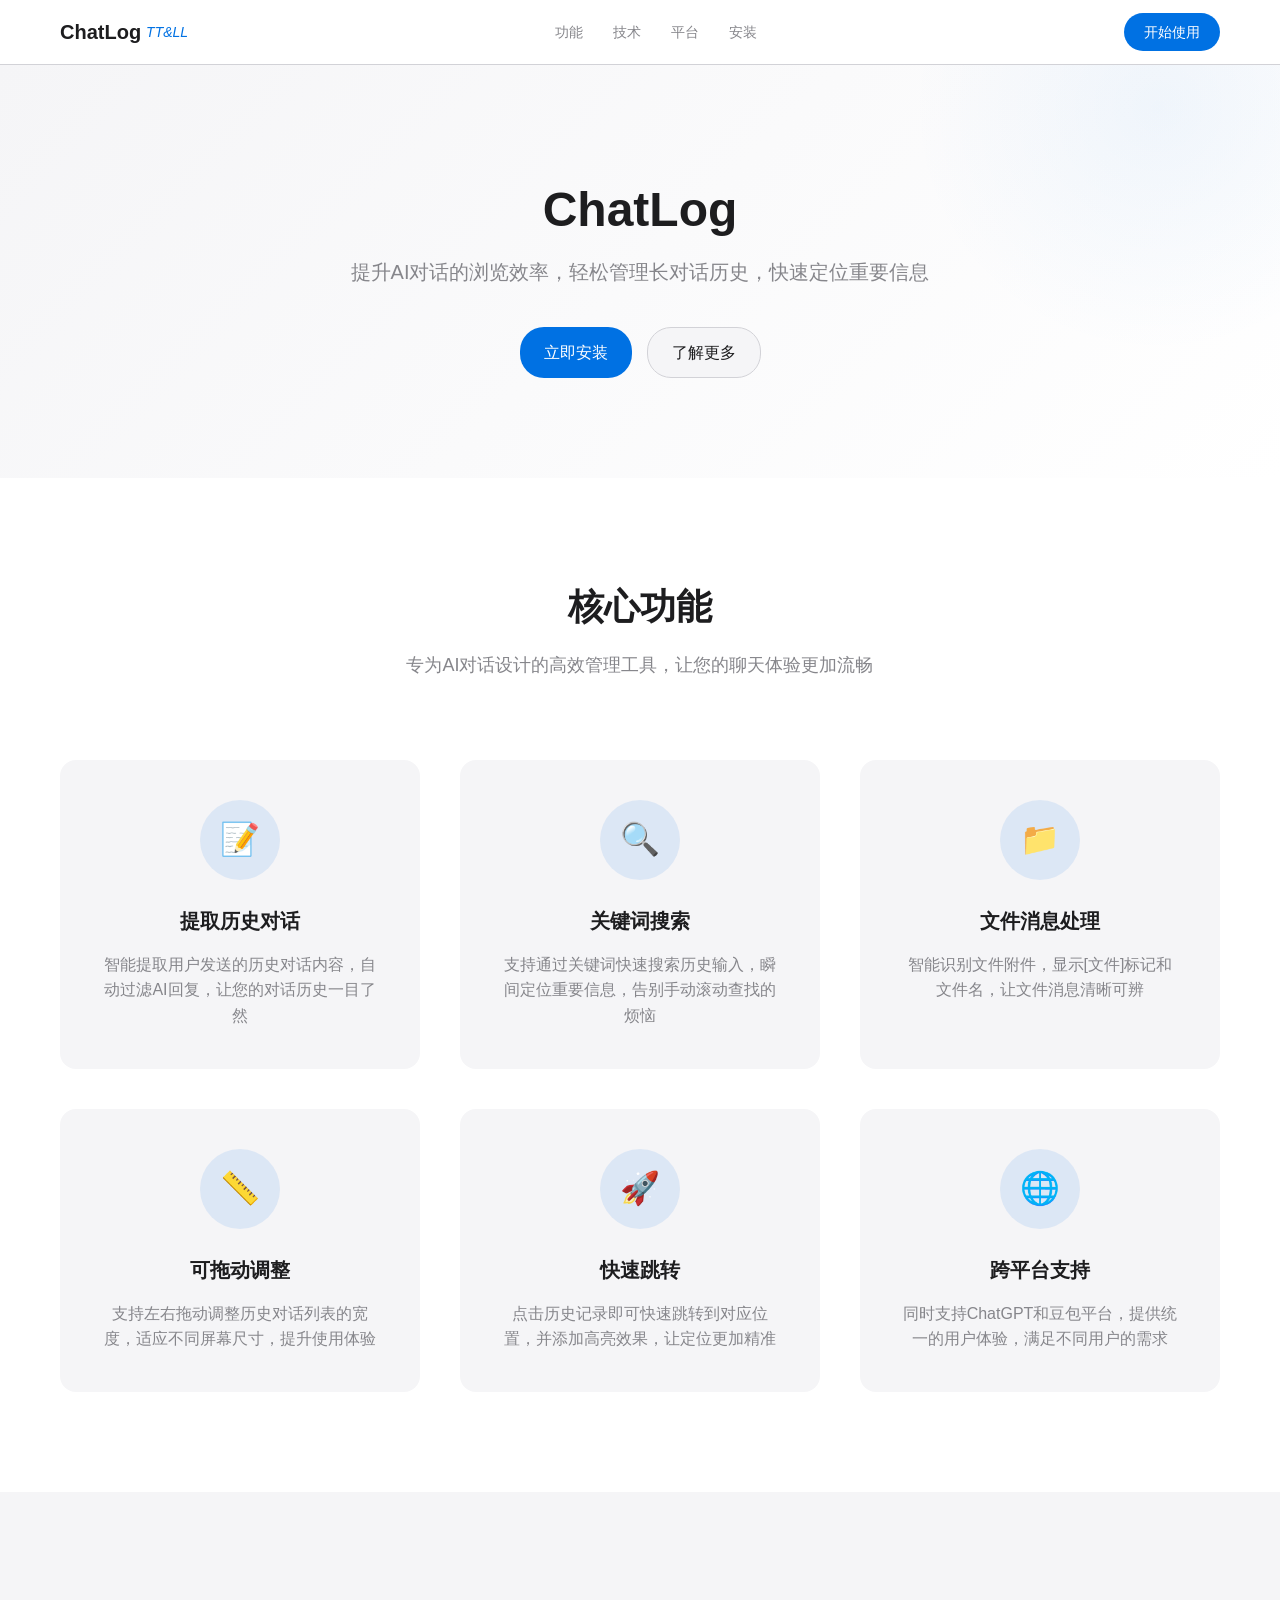
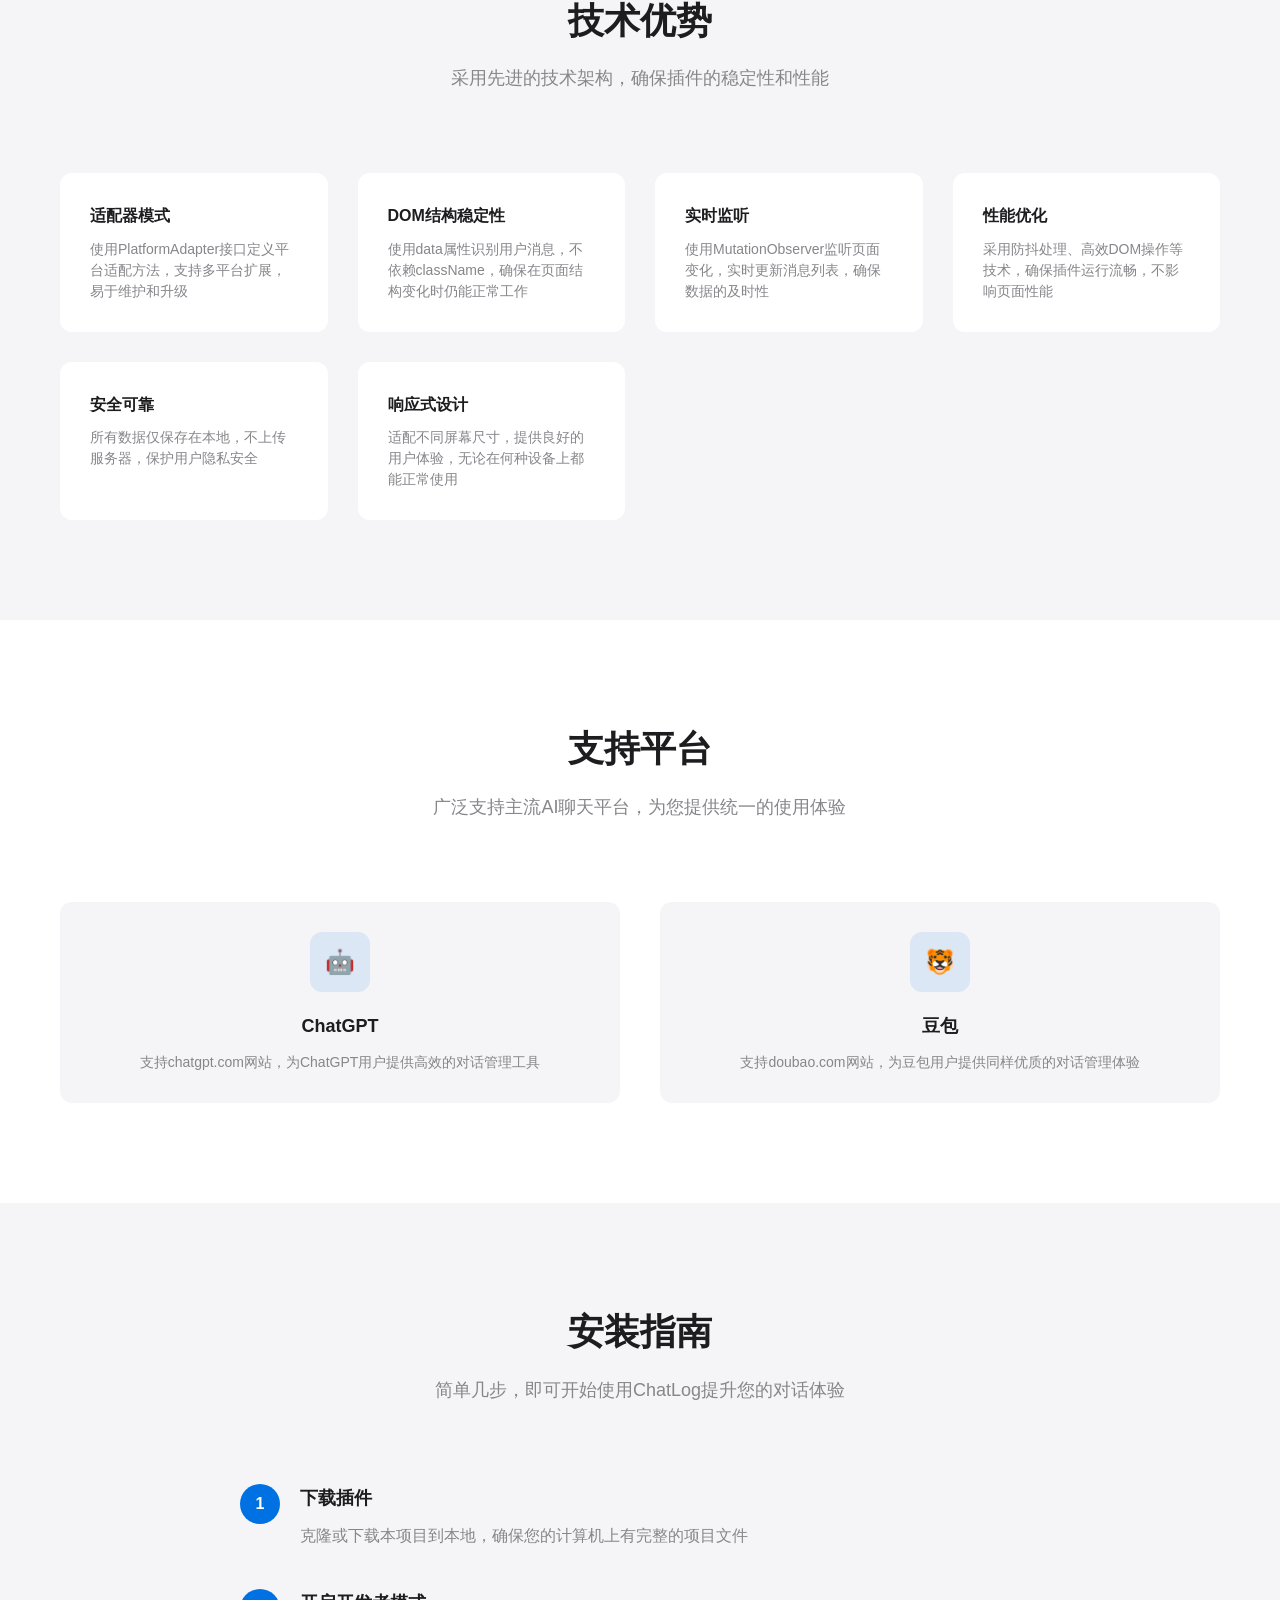
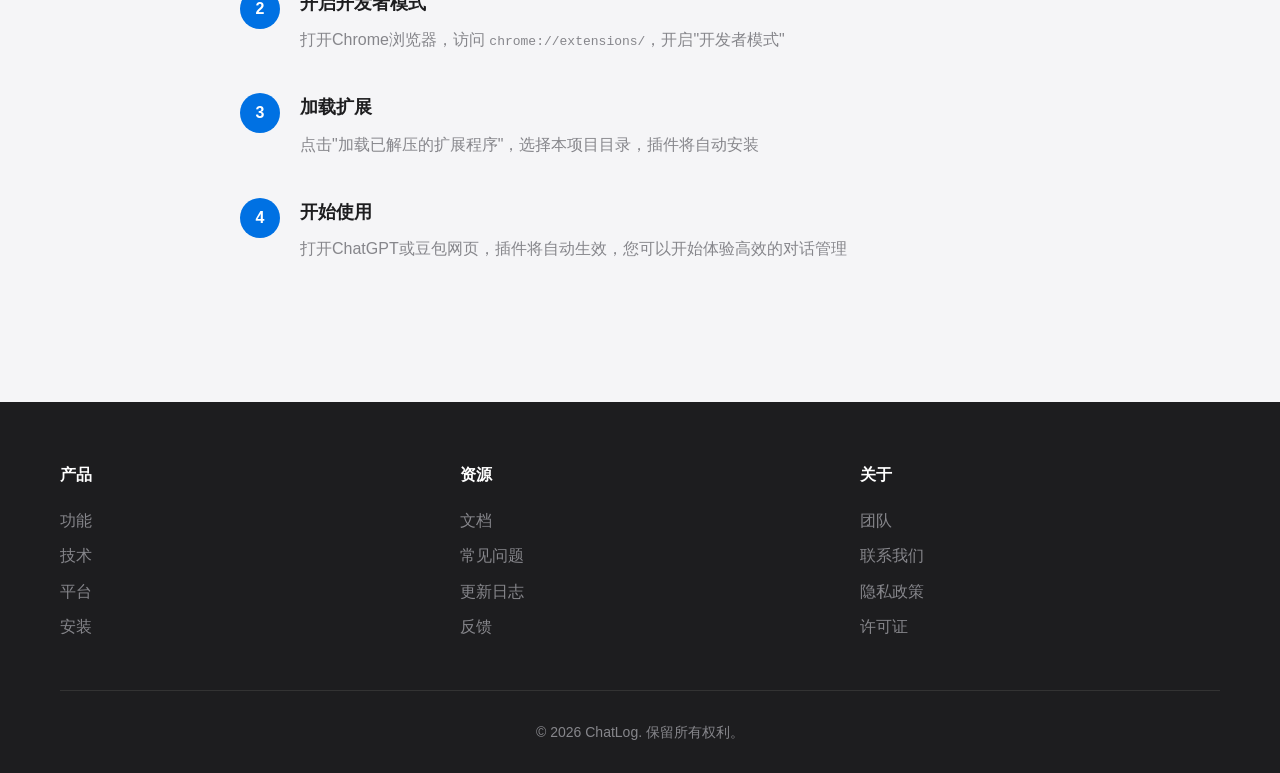
==== index.html @ 3263d5c8 "增加豆包的功能" ====
<!DOCTYPE html>
<html lang="zh-CN">
<head>
    <meta charset="UTF-8">
    <meta name="viewport" content="width=device-width, initial-scale=1.0">
    <title>ChatLog - AI对话历史管理工具</title>
    <style>
        :root {
            --primary-color: #0071e3;
            --secondary-color: #f5f5f7;
            --text-color: #1d1d1f;
            --text-secondary: #86868b;
            --border-color: #d2d2d7;
            --background-color: #ffffff;
            --card-background: #f5f5f7;
            --shadow: 0 4px 20px rgba(0, 0, 0, 0.05);
            --transition: all 0.3s ease;
        }

        * {
            margin: 0;
            padding: 0;
            box-sizing: border-box;
        }

        body {
            font-family: -apple-system, BlinkMacSystemFont, 'Segoe UI', Roboto, Oxygen, Ubuntu, Cantarell, sans-serif;
            line-height: 1.6;
            color: var(--text-color);
            background-color: var(--background-color);
            overflow-x: hidden;
        }

        .container {
            max-width: 1200px;
            margin: 0 auto;
            padding: 0 20px;
        }

        /* 导航栏 */
        .navbar {
            position: fixed;
            top: 0;
            left: 0;
            right: 0;
            background-color: rgba(255, 255, 255, 0.95);
            backdrop-filter: blur(10px);
            border-bottom: 1px solid var(--border-color);
            z-index: 1000;
            transition: var(--transition);
        }

        .navbar .container {
            display: flex;
            justify-content: space-between;
            align-items: center;
            height: 64px;
        }

        .logo {
            display: flex;
            align-items: center;
            font-size: 20px;
            font-weight: 600;
            color: var(--text-color);
            text-decoration: none;
        }

        .logo span {
            color: var(--primary-color);
            margin-left: 5px;
            font-style: italic;
            font-weight: 400;
            font-size: 14px;
        }

        .nav-links {
            display: flex;
            list-style: none;
            gap: 30px;
        }

        .nav-links a {
            text-decoration: none;
            color: var(--text-secondary);
            font-size: 14px;
            font-weight: 500;
            transition: var(--transition);
        }

        .nav-links a:hover {
            color: var(--primary-color);
        }

        .cta-button {
            background-color: var(--primary-color);
            color: white;
            padding: 8px 20px;
            border-radius: 20px;
            text-decoration: none;
            font-size: 14px;
            font-weight: 500;
            transition: var(--transition);
        }

        .cta-button:hover {
            background-color: #0077ed;
            transform: translateY(-2px);
        }

        /* 英雄区域 */
        .hero {
            margin-top: 64px;
            padding: 120px 0 100px;
            background: linear-gradient(135deg, #f5f5f7 0%, #ffffff 100%);
            position: relative;
            overflow: hidden;
        }

        .hero::before {
            content: '';
            position: absolute;
            top: -50%;
            right: -10%;
            width: 500px;
            height: 500px;
            background: radial-gradient(circle, rgba(0, 113, 227, 0.05) 0%, transparent 70%);
            border-radius: 50%;
        }

        .hero .container {
            position: relative;
            z-index: 1;
        }

        .hero-content {
            max-width: 600px;
            margin: 0 auto;
            text-align: center;
        }

        .hero h1 {
            font-size: 48px;
            font-weight: 700;
            margin-bottom: 20px;
            line-height: 1.1;
        }

        .hero p {
            font-size: 20px;
            color: var(--text-secondary);
            margin-bottom: 40px;
            line-height: 1.5;
        }

        .hero-buttons {
            display: flex;
            gap: 15px;
            justify-content: center;
            flex-wrap: wrap;
        }

        .button {
            padding: 12px 24px;
            border-radius: 24px;
            font-size: 16px;
            font-weight: 500;
            text-decoration: none;
            transition: var(--transition);
            display: inline-flex;
            align-items: center;
            gap: 8px;
        }

        .button-primary {
            background-color: var(--primary-color);
            color: white;
        }

        .button-primary:hover {
            background-color: #0077ed;
            transform: translateY(-2px);
        }

        .button-secondary {
            background-color: var(--card-background);
            color: var(--text-color);
            border: 1px solid var(--border-color);
        }

        .button-secondary:hover {
            background-color: #e8e8ed;
            transform: translateY(-2px);
        }

        /* 功能介绍 */
        .features {
            padding: 100px 0;
        }

        .section-title {
            text-align: center;
            margin-bottom: 80px;
        }

        .section-title h2 {
            font-size: 36px;
            font-weight: 600;
            margin-bottom: 15px;
        }

        .section-title p {
            font-size: 18px;
            color: var(--text-secondary);
            max-width: 600px;
            margin: 0 auto;
        }

        .features-grid {
            display: grid;
            grid-template-columns: repeat(auto-fit, minmax(300px, 1fr));
            gap: 40px;
        }

        .feature-card {
            background-color: var(--card-background);
            border-radius: 16px;
            padding: 40px;
            text-align: center;
            transition: var(--transition);
            position: relative;
            overflow: hidden;
        }

        .feature-card::before {
            content: '';
            position: absolute;
            top: 0;
            left: 0;
            right: 0;
            height: 4px;
            background-color: var(--primary-color);
            transform: scaleX(0);
            transition: var(--transition);
        }

        .feature-card:hover {
            transform: translateY(-10px);
            box-shadow: var(--shadow);
        }

        .feature-card:hover::before {
            transform: scaleX(1);
        }

        .feature-icon {
            width: 80px;
            height: 80px;
            background-color: rgba(0, 113, 227, 0.1);
            border-radius: 50%;
            display: flex;
            align-items: center;
            justify-content: center;
            margin: 0 auto 25px;
            font-size: 32px;
            color: var(--primary-color);
        }

        .feature-card h3 {
            font-size: 20px;
            font-weight: 600;
            margin-bottom: 15px;
        }

        .feature-card p {
            color: var(--text-secondary);
            line-height: 1.6;
        }

        /* 技术特点 */
        .tech-features {
            padding: 100px 0;
            background-color: var(--secondary-color);
        }

        .tech-grid {
            display: grid;
            grid-template-columns: repeat(auto-fit, minmax(250px, 1fr));
            gap: 30px;
        }

        .tech-item {
            background-color: white;
            border-radius: 12px;
            padding: 30px;
            transition: var(--transition);
        }

        .tech-item:hover {
            transform: translateY(-5px);
            box-shadow: var(--shadow);
        }

        .tech-item h3 {
            font-size: 16px;
            font-weight: 600;
            margin-bottom: 10px;
        }

        .tech-item p {
            font-size: 14px;
            color: var(--text-secondary);
            line-height: 1.5;
        }

        /* 支持平台 */
        .platforms {
            padding: 100px 0;
        }

        .platforms-grid {
            display: grid;
            grid-template-columns: repeat(auto-fit, minmax(200px, 1fr));
            gap: 40px;
            margin-top: 60px;
        }

        .platform-card {
            background-color: var(--card-background);
            border-radius: 12px;
            padding: 30px;
            text-align: center;
            transition: var(--transition);
        }

        .platform-card:hover {
            transform: translateY(-5px);
            box-shadow: var(--shadow);
        }

        .platform-icon {
            width: 60px;
            height: 60px;
            background-color: rgba(0, 113, 227, 0.1);
            border-radius: 12px;
            display: flex;
            align-items: center;
            justify-content: center;
            margin: 0 auto 20px;
            font-size: 24px;
            color: var(--primary-color);
        }

        .platform-card h3 {
            font-size: 18px;
            font-weight: 600;
            margin-bottom: 10px;
        }

        .platform-card p {
            font-size: 14px;
            color: var(--text-secondary);
        }

        /* 安装说明 */
        .installation {
            padding: 100px 0;
            background-color: var(--secondary-color);
        }

        .installation-steps {
            max-width: 800px;
            margin: 0 auto;
        }

        .step {
            display: flex;
            margin-bottom: 40px;
            align-items: flex-start;
        }

        .step-number {
            width: 40px;
            height: 40px;
            background-color: var(--primary-color);
            color: white;
            border-radius: 50%;
            display: flex;
            align-items: center;
            justify-content: center;
            font-weight: 600;
            margin-right: 20px;
            flex-shrink: 0;
        }

        .step-content {
            flex: 1;
        }

        .step-content h3 {
            font-size: 18px;
            font-weight: 600;
            margin-bottom: 10px;
        }

        .step-content p {
            color: var(--text-secondary);
            line-height: 1.6;
        }

        /* 页脚 */
        .footer {
            padding: 60px 0 30px;
            background-color: var(--text-color);
            color: white;
        }

        .footer-content {
            display: grid;
            grid-template-columns: repeat(auto-fit, minmax(200px, 1fr));
            gap: 40px;
            margin-bottom: 40px;
        }

        .footer-section h3 {
            font-size: 16px;
            font-weight: 600;
            margin-bottom: 20px;
        }

        .footer-section ul {
            list-style: none;
        }

        .footer-section ul li {
            margin-bottom: 10px;
        }

        .footer-section ul li a {
            color: #86868b;
            text-decoration: none;
            transition: var(--transition);
        }

        .footer-section ul li a:hover {
            color: white;
        }

        .footer-bottom {
            border-top: 1px solid #333;
            padding-top: 30px;
            text-align: center;
            color: #86868b;
            font-size: 14px;
        }

        /* 响应式设计 */
        @media (max-width: 768px) {
            .nav-links {
                display: none;
            }

            .hero h1 {
                font-size: 36px;
            }

            .hero p {
                font-size: 18px;
            }

            .hero-buttons {
                flex-direction: column;
                align-items: center;
            }

            .button {
                width: 100%;
                max-width: 300px;
                justify-content: center;
            }

            .section-title h2 {
                font-size: 28px;
            }

            .step {
                flex-direction: column;
            }

            .step-number {
                margin-bottom: 15px;
            }
        }

        /* 动画 */
        @keyframes fadeInUp {
            from {
                opacity: 0;
                transform: translateY(30px);
            }
            to {
                opacity: 1;
                transform: translateY(0);
            }
        }

        .fade-in-up {
            animation: fadeInUp 0.6s ease-out forwards;
        }

        .delay-1 {
            animation-delay: 0.1s;
        }

        .delay-2 {
            animation-delay: 0.2s;
        }

        .delay-3 {
            animation-delay: 0.3s;
        }

        .delay-4 {
            animation-delay: 0.4s;
        }

        .delay-5 {
            animation-delay: 0.5s;
        }
    </style>
</head>
<body>
    <!-- 导航栏 -->
    <nav class="navbar">
        <div class="container">
            <a href="#" class="logo">ChatLog <span>TT&LL</span></a>
            <ul class="nav-links">
                <li><a href="#features">功能</a></li>
                <li><a href="#tech">技术</a></li>
                <li><a href="#platforms">平台</a></li>
                <li><a href="#installation">安装</a></li>
            </ul>
            <a href="#installation" class="cta-button">开始使用</a>
        </div>
    </nav>

    <!-- 英雄区域 -->
    <section class="hero">
        <div class="container">
            <div class="hero-content fade-in-up">
                <h1>ChatLog</h1>
                <p>提升AI对话的浏览效率，轻松管理长对话历史，快速定位重要信息</p>
                <div class="hero-buttons">
                    <a href="#installation" class="button button-primary">立即安装</a>
                    <a href="#features" class="button button-secondary">了解更多</a>
                </div>
            </div>
        </div>
    </section>

    <!-- 功能介绍 -->
    <section class="features" id="features">
        <div class="container">
            <div class="section-title fade-in-up">
                <h2>核心功能</h2>
                <p>专为AI对话设计的高效管理工具，让您的聊天体验更加流畅</p>
            </div>
            <div class="features-grid">
                <div class="feature-card fade-in-up delay-1">
                    <div class="feature-icon">📝</div>
                    <h3>提取历史对话</h3>
                    <p>智能提取用户发送的历史对话内容，自动过滤AI回复，让您的对话历史一目了然</p>
                </div>
                <div class="feature-card fade-in-up delay-2">
                    <div class="feature-icon">🔍</div>
                    <h3>关键词搜索</h3>
                    <p>支持通过关键词快速搜索历史输入，瞬间定位重要信息，告别手动滚动查找的烦恼</p>
                </div>
                <div class="feature-card fade-in-up delay-3">
                    <div class="feature-icon">📁</div>
                    <h3>文件消息处理</h3>
                    <p>智能识别文件附件，显示[文件]标记和文件名，让文件消息清晰可辨</p>
                </div>
                <div class="feature-card fade-in-up delay-4">
                    <div class="feature-icon">📏</div>
                    <h3>可拖动调整</h3>
                    <p>支持左右拖动调整历史对话列表的宽度，适应不同屏幕尺寸，提升使用体验</p>
                </div>
                <div class="feature-card fade-in-up delay-5">
                    <div class="feature-icon">🚀</div>
                    <h3>快速跳转</h3>
                    <p>点击历史记录即可快速跳转到对应位置，并添加高亮效果，让定位更加精准</p>
                </div>
                <div class="feature-card fade-in-up delay-5">
                    <div class="feature-icon">🌐</div>
                    <h3>跨平台支持</h3>
                    <p>同时支持ChatGPT和豆包平台，提供统一的用户体验，满足不同用户的需求</p>
                </div>
            </div>
        </div>
    </section>

    <!-- 技术特点 -->
    <section class="tech-features" id="tech">
        <div class="container">
            <div class="section-title fade-in-up">
                <h2>技术优势</h2>
                <p>采用先进的技术架构，确保插件的稳定性和性能</p>
            </div>
            <div class="tech-grid">
                <div class="tech-item fade-in-up delay-1">
                    <h3>适配器模式</h3>
                    <p>使用PlatformAdapter接口定义平台适配方法，支持多平台扩展，易于维护和升级</p>
                </div>
                <div class="tech-item fade-in-up delay-2">
                    <h3>DOM结构稳定性</h3>
                    <p>使用data属性识别用户消息，不依赖className，确保在页面结构变化时仍能正常工作</p>
                </div>
                <div class="tech-item fade-in-up delay-3">
                    <h3>实时监听</h3>
                    <p>使用MutationObserver监听页面变化，实时更新消息列表，确保数据的及时性</p>
                </div>
                <div class="tech-item fade-in-up delay-4">
                    <h3>性能优化</h3>
                    <p>采用防抖处理、高效DOM操作等技术，确保插件运行流畅，不影响页面性能</p>
                </div>
                <div class="tech-item fade-in-up delay-5">
                    <h3>安全可靠</h3>
                    <p>所有数据仅保存在本地，不上传服务器，保护用户隐私安全</p>
                </div>
                <div class="tech-item fade-in-up delay-5">
                    <h3>响应式设计</h3>
                    <p>适配不同屏幕尺寸，提供良好的用户体验，无论在何种设备上都能正常使用</p>
                </div>
            </div>
        </div>
    </section>

    <!-- 支持平台 -->
    <section class="platforms" id="platforms">
        <div class="container">
            <div class="section-title fade-in-up">
                <h2>支持平台</h2>
                <p>广泛支持主流AI聊天平台，为您提供统一的使用体验</p>
            </div>
            <div class="platforms-grid">
                <div class="platform-card fade-in-up delay-1">
                    <div class="platform-icon">🤖</div>
                    <h3>ChatGPT</h3>
                    <p>支持chatgpt.com网站，为ChatGPT用户提供高效的对话管理工具</p>
                </div>
                <div class="platform-card fade-in-up delay-2">
                    <div class="platform-icon">🐯</div>
                    <h3>豆包</h3>
                    <p>支持doubao.com网站，为豆包用户提供同样优质的对话管理体验</p>
                </div>
            </div>
        </div>
    </section>

    <!-- 安装说明 -->
    <section class="installation" id="installation">
        <div class="container">
            <div class="section-title fade-in-up">
                <h2>安装指南</h2>
                <p>简单几步，即可开始使用ChatLog提升您的对话体验</p>
            </div>
            <div class="installation-steps">
                <div class="step fade-in-up delay-1">
                    <div class="step-number">1</div>
                    <div class="step-content">
                        <h3>下载插件</h3>
                        <p>克隆或下载本项目到本地，确保您的计算机上有完整的项目文件</p>
                    </div>
                </div>
                <div class="step fade-in-up delay-2">
                    <div class="step-number">2</div>
                    <div class="step-content">
                        <h3>开启开发者模式</h3>
                        <p>打开Chrome浏览器，访问 <code>chrome://extensions/</code>，开启"开发者模式"</p>
                    </div>
                </div>
                <div class="step fade-in-up delay-3">
                    <div class="step-number">3</div>
                    <div class="step-content">
                        <h3>加载扩展</h3>
                        <p>点击"加载已解压的扩展程序"，选择本项目目录，插件将自动安装</p>
                    </div>
                </div>
                <div class="step fade-in-up delay-4">
                    <div class="step-number">4</div>
                    <div class="step-content">
                        <h3>开始使用</h3>
                        <p>打开ChatGPT或豆包网页，插件将自动生效，您可以开始体验高效的对话管理</p>
                    </div>
                </div>
            </div>
        </div>
    </section>

    <!-- 页脚 -->
    <footer class="footer">
        <div class="container">
            <div class="footer-content">
                <div class="footer-section">
                    <h3>产品</h3>
                    <ul>
                        <li><a href="#features">功能</a></li>
                        <li><a href="#tech">技术</a></li>
                        <li><a href="#platforms">平台</a></li>
                        <li><a href="#installation">安装</a></li>
                    </ul>
                </div>
                <div class="footer-section">
                    <h3>资源</h3>
                    <ul>
                        <li><a href="#">文档</a></li>
                        <li><a href="#">常见问题</a></li>
                        <li><a href="#">更新日志</a></li>
                        <li><a href="#">反馈</a></li>
                    </ul>
                </div>
                <div class="footer-section">
                    <h3>关于</h3>
                    <ul>
                        <li><a href="#">团队</a></li>
                        <li><a href="#">联系我们</a></li>
                        <li><a href="#">隐私政策</a></li>
                        <li><a href="#">许可证</a></li>
                    </ul>
                </div>
            </div>
            <div class="footer-bottom">
                <p>&copy; 2026 ChatLog. 保留所有权利。</p>
            </div>
        </div>
    </footer>

    <script>
        // 页面滚动动画
        document.addEventListener('DOMContentLoaded', function() {
            const observerOptions = {
                threshold: 0.1,
                rootMargin: '0px 0px -50px 0px'
            };

            const observer = new IntersectionObserver(function(entries) {
                entries.forEach(entry => {
                    if (entry.isIntersecting) {
                        entry.target.classList.add('fade-in-up');
                    }
                });
            }, observerOptions);

            // 观察所有需要动画的元素
            document.querySelectorAll('.feature-card, .tech-item, .platform-card, .step').forEach(el => {
                observer.observe(el);
            });

            // 平滑滚动
            document.querySelectorAll('a[href^="#"]').forEach(anchor => {
                anchor.addEventListener('click', function (e) {
                    e.preventDefault();
                    const target = document.querySelector(this.getAttribute('href'));
                    if (target) {
                        target.scrollIntoView({ 
                            behavior: 'smooth',
                            block: 'start'
                        });
                    }
                });
            });

            // 导航栏滚动效果
            window.addEventListener('scroll', function() {
                const navbar = document.querySelector('.navbar');
                if (window.scrollY > 100) {
                    navbar.style.background-color = 'rgba(255, 255, 255, 0.98)';
                    navbar.style.boxShadow = '0 2px 10px rgba(0, 0, 0, 0.05)';
                } else {
                    navbar.style.background-color = 'rgba(255, 255, 255, 0.95)';
                    navbar.style.boxShadow = 'none';
                }
            });
        });
    </script>
</body>
</html>
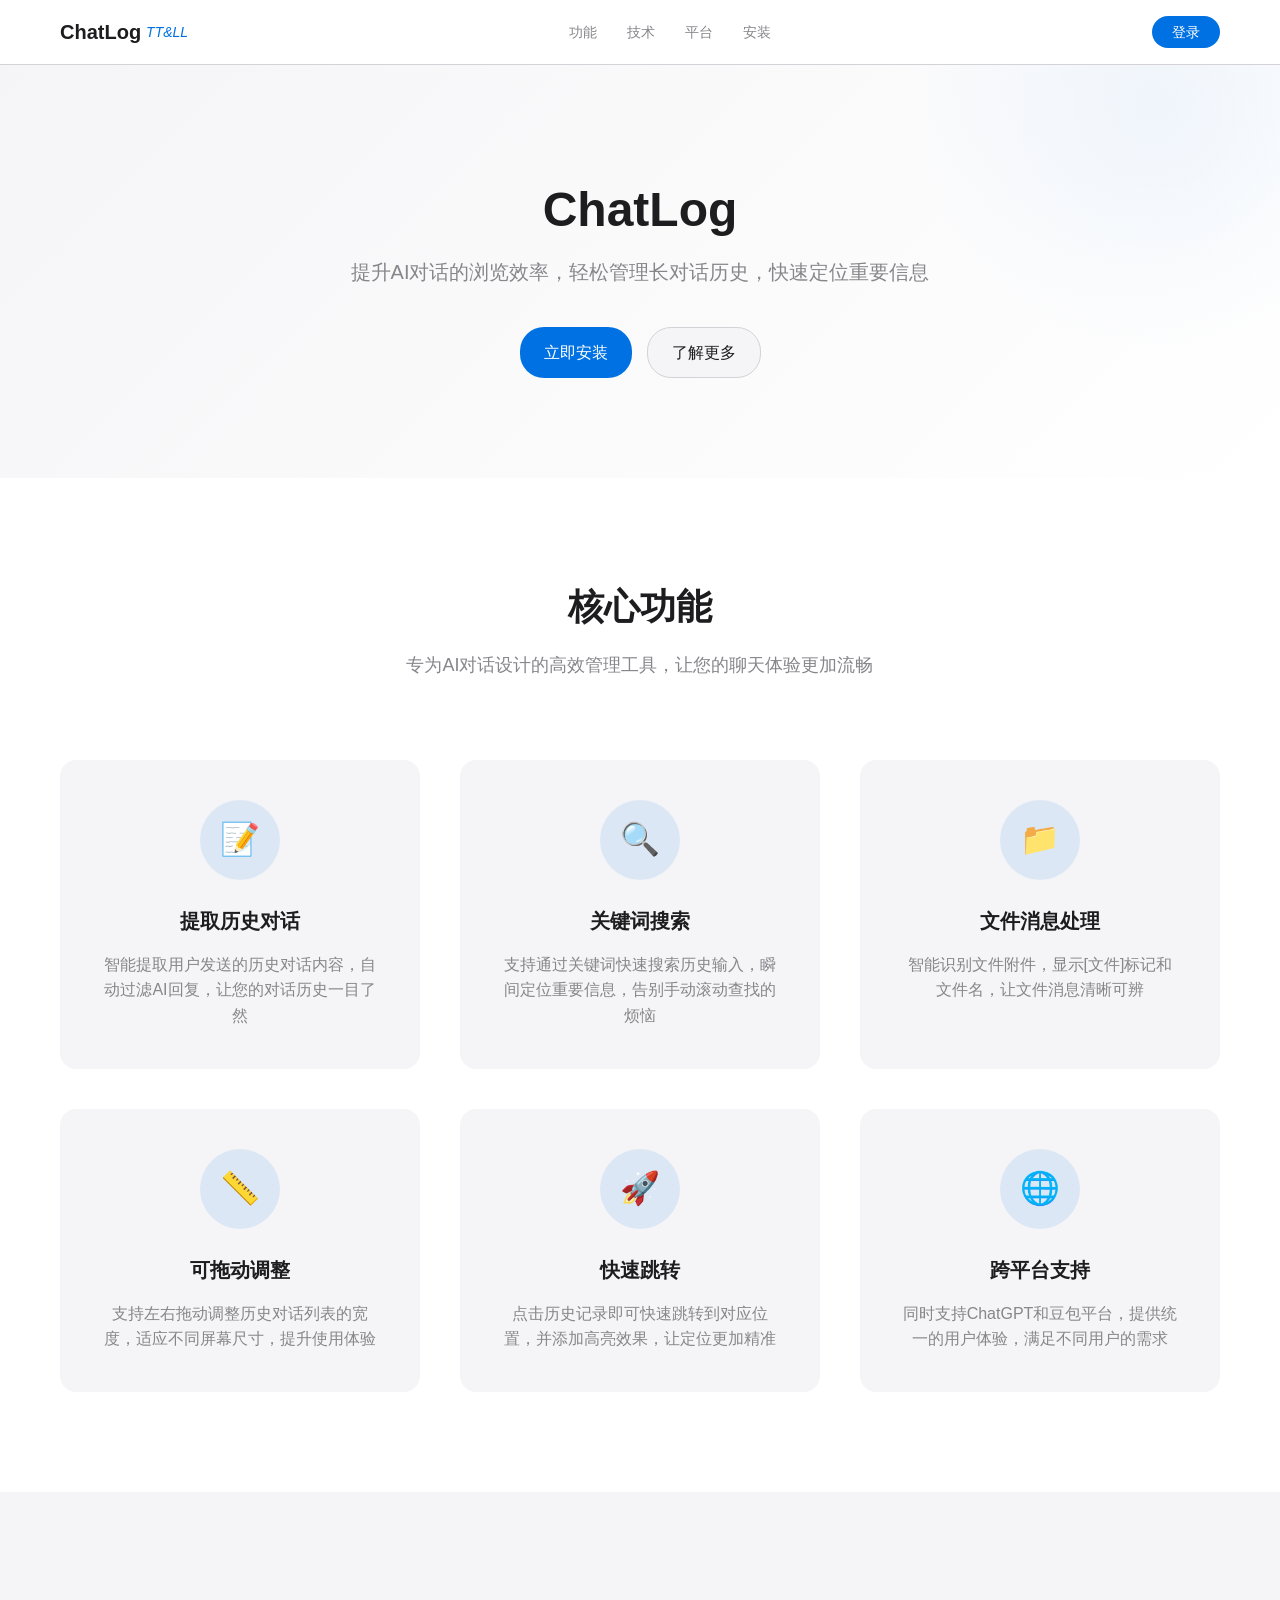
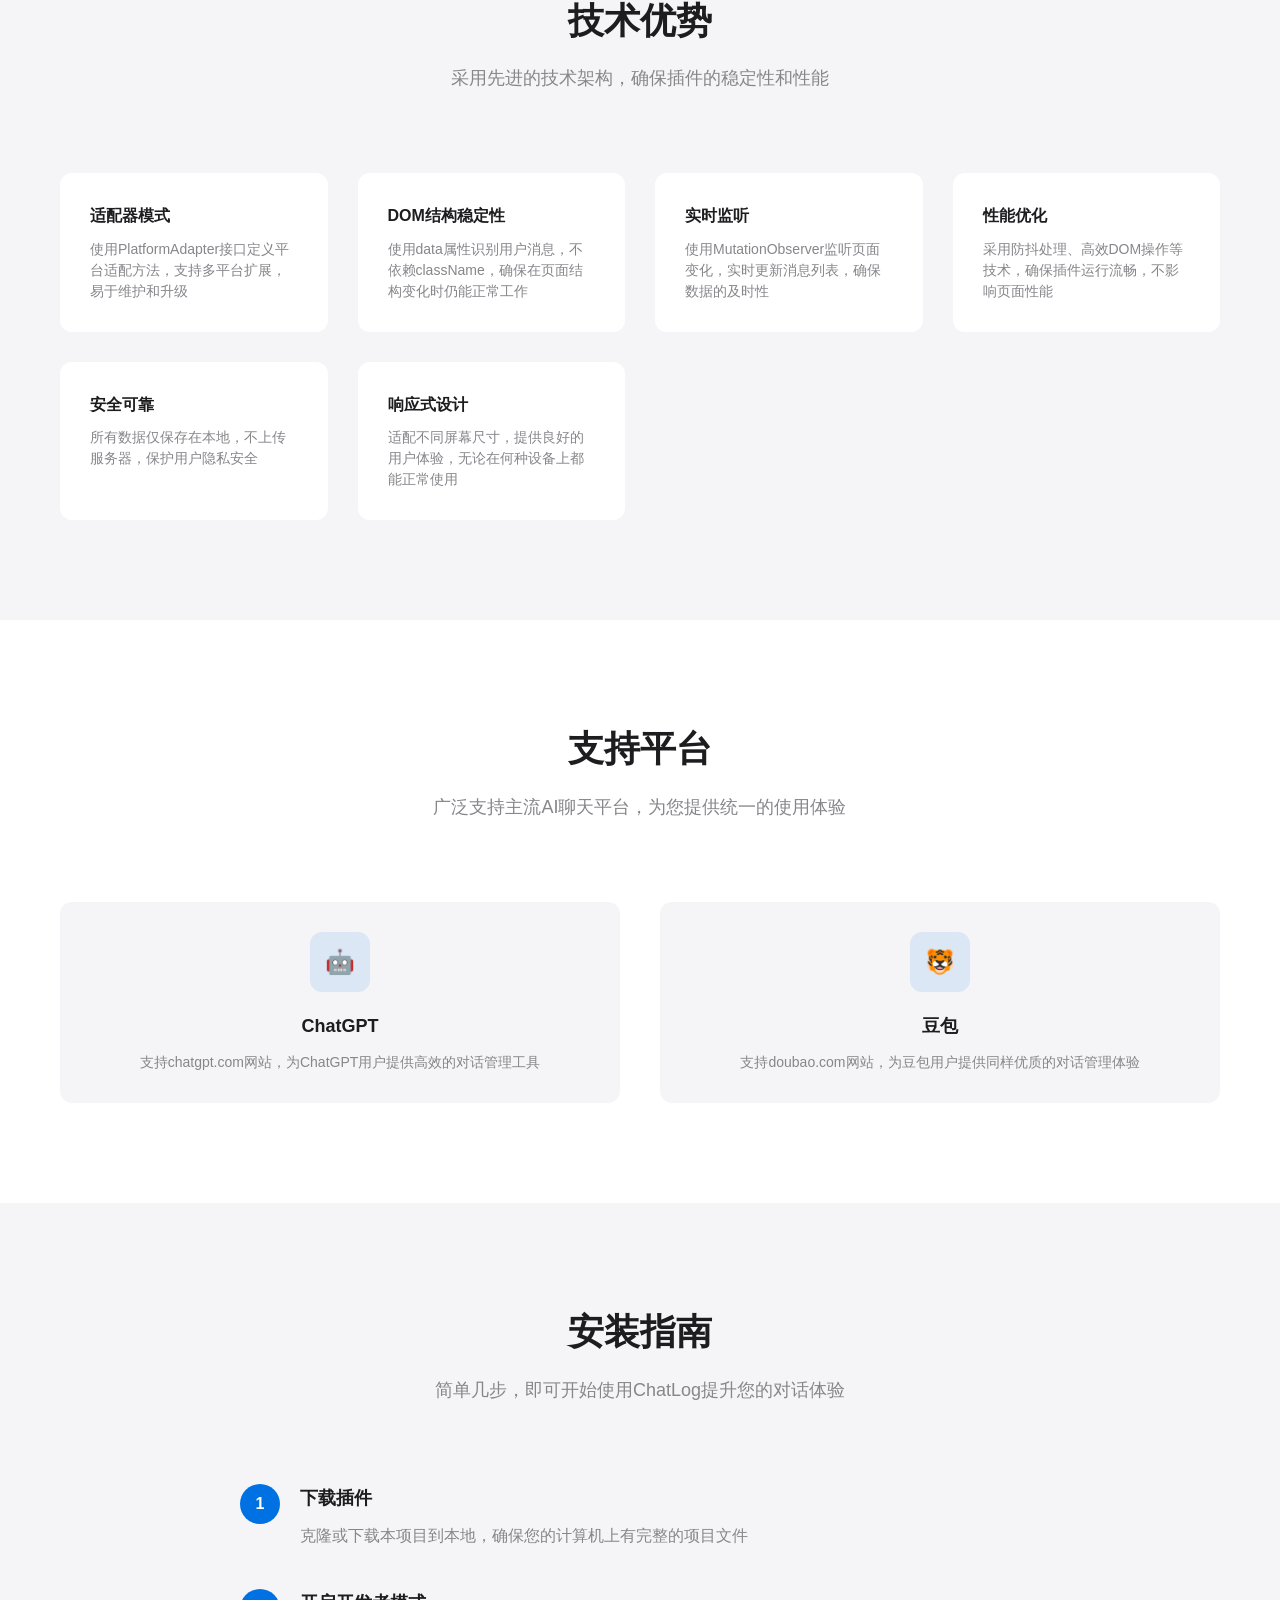
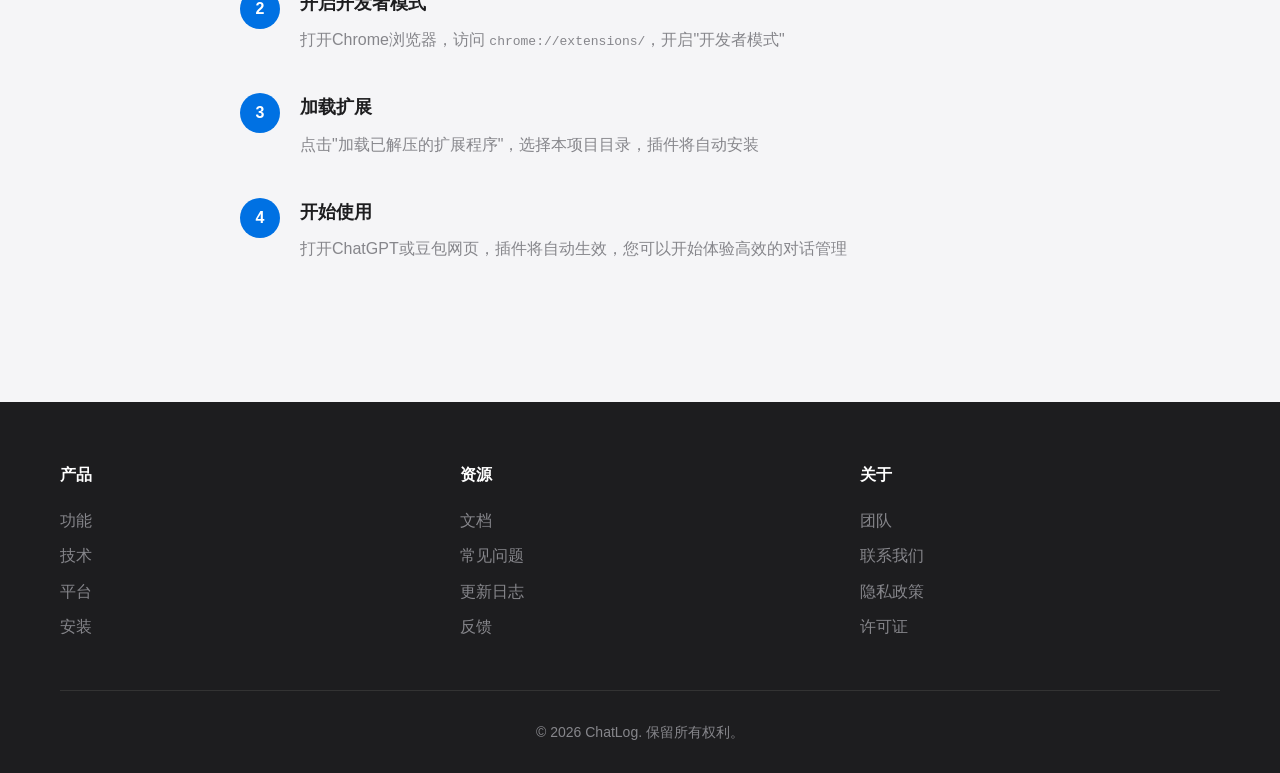
==== commit 9fd3eb24: "增加登录注册功能 同时调用后台接口" ====
--- a/index.html
+++ b/index.html
@@ -533,14 +533,22 @@
     <!-- 导航栏 -->
     <nav class="navbar">
         <div class="container">
-            <a href="#" class="logo">ChatLog <span>TT&LL</span></a>
+            <a href="index.html" class="logo">ChatLog <span>TT&LL</span></a>
             <ul class="nav-links">
-                <li><a href="#features">功能</a></li>
-                <li><a href="#tech">技术</a></li>
-                <li><a href="#platforms">平台</a></li>
-                <li><a href="#installation">安装</a></li>
+                <li><a href="index.html#features">功能</a></li>
+                <li><a href="index.html#tech">技术</a></li>
+                <li><a href="index.html#platforms">平台</a></li>
+                <li><a href="index.html#installation">安装</a></li>
             </ul>
-            <a href="#installation" class="cta-button">开始使用</a>
+            <div id="authLinks">
+                <!-- 未登录状态 -->
+                <a href="login.html" class="cta-button">登录</a>
+            </div>
+            <div id="userInfo" style="display: none;">
+                <!-- 登录状态 -->
+                <span id="userName" style="margin-right: 15px; color: var(--text-color); font-weight: 500;"></span>
+                <button id="logoutButton" class="cta-button" style="background-color: transparent; color: var(--primary-color); border: 1px solid var(--primary-color);">登出</button>
+            </div>
         </div>
     </nav>
 
@@ -739,6 +747,17 @@
     <script>
         // 页面滚动动画
         document.addEventListener('DOMContentLoaded', function() {
+            // 检查登录状态
+            checkLoginStatus();
+            
+            // 登出按钮点击事件
+            const logoutButton = document.getElementById('logoutButton');
+            if (logoutButton) {
+                logoutButton.addEventListener('click', function() {
+                    logout();
+                });
+            }
+            
             const observerOptions = {
                 threshold: 0.1,
                 rootMargin: '0px 0px -50px 0px'
@@ -783,6 +802,61 @@
                 }
             });
         });
+        
+        // 检查登录状态
+        function checkLoginStatus() {
+            const user = localStorage.getItem('user');
+            const authLinks = document.getElementById('authLinks');
+            const userInfo = document.getElementById('userInfo');
+            const userName = document.getElementById('userName');
+            
+            if (user) {
+                try {
+                    const userData = JSON.parse(user);
+                    if (userData.userName) {
+                        // 显示用户信息和登出按钮
+                        authLinks.style.display = 'none';
+                        userInfo.style.display = 'flex';
+                        userInfo.style.alignItems = 'center';
+                        userName.textContent = userData.userName;
+                    }
+                } catch (error) {
+                    // 解析失败，清除用户信息
+                    localStorage.removeItem('user');
+                }
+            }
+        }
+        
+        // 登出功能
+        function logout() {
+            // 调用登出接口
+            fetch('/api/user/logout', {
+                method: 'POST',
+                headers: {
+                    'Content-Type': 'application/json'
+                }
+            })
+            .then(response => {
+                if (!response.ok) {
+                    throw new Error('登出失败');
+                }
+                return response.json();
+            })
+            .then(data => {
+                if (data.code === 0) {
+                    // 登出成功
+                    // 清除用户信息
+                    localStorage.removeItem('user');
+                    // 刷新页面
+                    window.location.href = 'index.html';
+                }
+            })
+            .catch(error => {
+                // 网络错误或其他错误，仍然清除用户信息
+                localStorage.removeItem('user');
+                window.location.href = 'index.html';
+            });
+        }
     </script>
 </body>
 </html>
